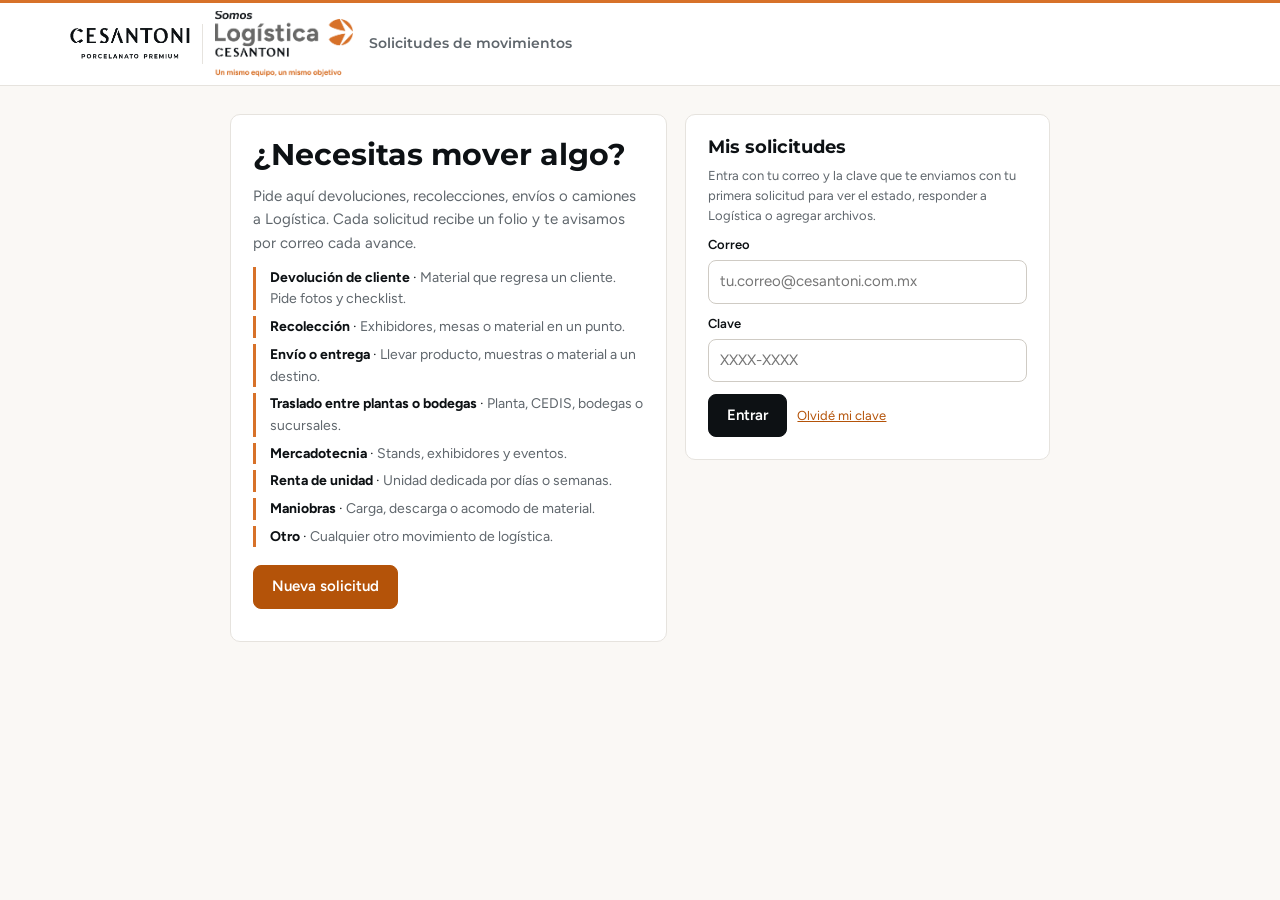
==== solicitud-de-movimientos/index.html @ 477276de "Liga renombrada a solicitud-de-movimientos (la anterior redirige) Co-Authored-By: Claude Opus 5.5 <n" ====
<!DOCTYPE html>
<html lang="es">
<head>
  <meta charset="utf-8">
  <meta name="viewport" content="width=device-width, initial-scale=1">
  <title>Solicitudes de movimientos | CESANTONI Somos Logística</title>
  <meta name="description" content="Pide a Logística devoluciones, recolecciones, envíos y camiones, y sigue su avance.">
  <meta name="theme-color" content="#0D1114">
  <link rel="icon" type="image/png" sizes="32x32" href="../img/icono-32.png">
  <link rel="apple-touch-icon" href="../img/icono-180.png">
  <link rel="preconnect" href="https://fonts.googleapis.com">
  <link rel="preconnect" href="https://fonts.gstatic.com" crossorigin>
  <link href="https://fonts.googleapis.com/css2?family=Figtree:wght@400;500;600;700&family=Montserrat:wght@600;700&display=swap" rel="stylesheet">
  <link rel="stylesheet" href="css/solicitudes.css?v=2">
</head>
<body>
  <div class="franja"></div>
  <header class="barra"><div class="barra-in">
    <span class="logos" id="logos"></span>
    <span class="titulo-app">Solicitudes de movimientos</span>
    <span class="espacio"></span>
    <span id="arriba"></span>
  </div></header>
  <main class="contenedor" id="main"><p class="gris">Cargando…</p></main>
  <div id="avisos" aria-live="polite"></div>
  <script src="../js/config.js"></script>
  <script src="js/comun.js?v=1"></script>
  <script type="module" src="js/portal.js?v=2"></script>
</body>
</html>
---- solicitud-de-movimientos/css/solicitudes.css ----
/* Solicitudes de movimientos · CESANTONI Somos Logística. Diseño sencillo; mismos logotipos y fuentes. */
:root {
  --naranja: #D77129; --naranja-osc: #B45309; --naranja-claro: #FDF1E7;
  --tinta: #0D1114; --gris: #5F666C; --linea: #E6E3DE; --fondo: #FAF8F5; --blanco: #FFFFFF;
  --ok: #17693F; --ok-bg: #E7F4EC; --alerta: #8A5A00; --alerta-bg: #FFF4D6;
  --mal: #B42318; --mal-bg: #FDECEA; --info: #2B5C8A; --info-bg: #E8F0F8;
  --titulos: "Montserrat", "Segoe UI", Arial, sans-serif; --texto: "Figtree", "Segoe UI", Arial, sans-serif;
  --r: 10px;
}
*, *::before, *::after { box-sizing: border-box; }
body { margin: 0; font: 15px/1.55 var(--texto); color: var(--tinta); background: var(--fondo); }
h1, h2, h3 { font-family: var(--titulos); line-height: 1.2; margin: 0 0 .4em; }
h1 { font-size: 26px; } h2 { font-size: 18px; } h3 { font-size: 15px; }
p { margin: 0 0 .7em; }
a { color: var(--naranja-osc); }
button, input, select, textarea { font: inherit; color: inherit; }
[hidden] { display: none !important; }
.gris { color: var(--gris); } .chico { font-size: 13px; }

/* encabezado: logotipos oficiales sin redibujar */
.barra { background: var(--blanco); border-bottom: 1px solid var(--linea); }
.barra-in { max-width: 1180px; margin: 0 auto; padding: 8px 20px; display: flex; align-items: center; gap: 16px; flex-wrap: wrap; }
.logos { display: inline-flex; align-items: center; gap: 12px; }
.marco { display: block; position: relative; overflow: hidden; flex: none; }
.marco img { position: absolute; max-width: none; height: auto; }
.marco-ces { width: 120px; height: 32px; } .marco-ces img { width: 124px; left: -2px; top: -2px; }
.marco-somos { width: 138px; height: 66px; } .marco-somos img { width: 180px; left: -22px; top: -26px; }
.divisor { width: 1px; height: 40px; background: var(--linea); }
.barra .titulo-app { font-family: var(--titulos); font-weight: 600; font-size: 14px; color: var(--gris); }
.barra .espacio { flex: 1; }
.franja { height: 3px; background: var(--naranja); }

.contenedor { max-width: 860px; margin: 0 auto; padding: 28px 20px 60px; }
.contenedor.ancho { max-width: 1180px; }

/* tarjetas y formularios */
.tarjeta { background: var(--blanco); border: 1px solid var(--linea); border-radius: var(--r); padding: 22px; margin-bottom: 18px; }
.tarjeta > h2 { display: flex; align-items: center; gap: 10px; }
.num { display: inline-grid; place-items: center; width: 26px; height: 26px; border-radius: 50%; background: var(--naranja);
  color: #fff; font-size: 13px; font-family: var(--titulos); }
.rejilla { display: grid; grid-template-columns: repeat(2, minmax(0, 1fr)); gap: 14px 16px; }
.rejilla .todo { grid-column: 1 / -1; }
.campo label, .campo .etiqueta { display: block; font-weight: 600; font-size: 13px; margin-bottom: 5px; }
.campo .req { color: var(--naranja-osc); }
.campo .ayuda { font-size: 12px; color: var(--gris); margin: 4px 0 0; }
.campo .error { font-size: 12px; color: var(--mal); margin: 4px 0 0; }
.campo.invalido .entrada { border-color: var(--mal); }
.entrada { width: 100%; min-height: 42px; padding: 9px 11px; border: 1px solid #CFCBC4; border-radius: 8px; background: #fff; }
textarea.entrada { min-height: 84px; resize: vertical; }
.entrada:focus, .btn:focus-visible, .opcion input:focus-visible + span { outline: 2px solid var(--naranja); outline-offset: 1px; }
.opciones { display: grid; grid-template-columns: repeat(auto-fill, minmax(180px, 1fr)); gap: 8px; }
.opcion { position: relative; }
.opcion input { position: absolute; opacity: 0; }
.opcion span { display: block; height: 100%; padding: 10px 12px; border: 1px solid #CFCBC4; border-radius: 8px; background: #fff; cursor: pointer; }
.opcion span b { display: block; font-size: 14px; }
.opcion span small { color: var(--gris); font-size: 12px; }
.opcion input:checked + span { border-color: var(--naranja); background: var(--naranja-claro); box-shadow: inset 0 0 0 1px var(--naranja); }

.btn { display: inline-flex; align-items: center; justify-content: center; gap: 6px; min-height: 42px; padding: 9px 18px;
  border-radius: 8px; border: 1px solid var(--tinta); background: #fff; font-weight: 600; cursor: pointer; text-decoration: none; color: var(--tinta); }
.btn:hover { background: var(--fondo); }
.btn-pri { background: var(--naranja-osc); border-color: var(--naranja-osc); color: #fff; }
.btn-pri:hover { background: #964308; }
.btn-osc { background: var(--tinta); color: #fff; }
.btn-osc:hover { background: #2A3136; }
.btn-chico { min-height: 34px; padding: 5px 12px; font-size: 13px; }
.btn[disabled] { opacity: .55; cursor: wait; }
.liga { background: none; border: 0; padding: 0; color: var(--naranja-osc); text-decoration: underline; cursor: pointer; }
.acciones { display: flex; gap: 10px; flex-wrap: wrap; align-items: center; }

/* avisos y etiquetas */
.aviso { border-radius: 8px; padding: 12px 14px; margin-bottom: 14px; border: 1px solid; }
.aviso p:last-child { margin: 0; }
.aviso-ok { background: var(--ok-bg); border-color: #B8DCC6; } .aviso-mal { background: var(--mal-bg); border-color: #F3C3BE; }
.aviso-alerta { background: var(--alerta-bg); border-color: #F0D78E; } .aviso-info { background: var(--info-bg); border-color: #C3D6EA; }
.pill { display: inline-block; padding: 2px 10px; border-radius: 999px; font-size: 12px; font-weight: 600; white-space: nowrap; }
.e-recibida, .e-en_transito { background: var(--info-bg); color: var(--info); }
.e-en_revision { background: var(--alerta-bg); color: var(--alerta); }
.e-informacion { background: var(--naranja-claro); color: var(--naranja-osc); }
.e-programada { background: var(--tinta); color: #fff; }
.e-completada { background: var(--ok-bg); color: var(--ok); }
.e-cancelada { background: #EEE; color: var(--gris); }
.e-rechazada, .urgente { background: var(--mal-bg); color: var(--mal); }
.vencida { background: var(--mal); color: #fff; }

/* devoluciones */
.casillas { display: grid; gap: 6px; }
.casilla { display: flex; gap: 10px; align-items: flex-start; padding: 9px 12px; border: 1px solid #CFCBC4; border-radius: 8px; background: #fff; cursor: pointer; font-size: 14px; }
.casilla input { margin-top: 3px; accent-color: var(--naranja-osc); width: 16px; height: 16px; flex: none; }
.casilla:has(input:checked) { border-color: var(--ok); background: var(--ok-bg); }
.checklist { list-style: none; margin: 12px 0 0; padding: 0; display: grid; gap: 6px; font-size: 14px; }
.checklist li { display: flex; gap: 10px; }
.checklist li > span:first-child { font-weight: 700; width: 16px; flex: none; }
.checklist li.si > span:first-child { color: var(--ok); }
.checklist li.no { color: var(--mal); }
.sr-only { position: absolute; width: 1px; height: 1px; overflow: hidden; clip: rect(0 0 0 0); white-space: nowrap; }

/* paquetería */
.paquetes { display: grid; gap: 10px; }
.paq-fila { border: 1px solid var(--linea); border-radius: 8px; padding: 10px 12px; background: var(--fondo); }
.paq-cabeza { display: flex; justify-content: space-between; align-items: center; margin-bottom: 6px; }
.paq-medidas { display: grid; grid-template-columns: repeat(5, minmax(0, 1fr)); gap: 8px; }
.paq-campo > span:first-child { display: block; font-size: 12px; font-weight: 600; margin-bottom: 3px; }
.con-sufijo { position: relative; display: block; }
.con-sufijo .entrada { padding-right: 38px; }
.con-sufijo i { position: absolute; right: 10px; top: 50%; transform: translateY(-50%); font-style: normal; font-size: 12px; color: var(--gris); pointer-events: none; }
@media (max-width: 760px) { .paq-medidas { grid-template-columns: repeat(2, minmax(0, 1fr)); } .paq-medidas .paq-campo:first-child { grid-column: 1 / -1; } }

/* portada */
.portada { display: grid; grid-template-columns: 1.2fr 1fr; gap: 18px; align-items: start; }
.portada h1 { font-size: 30px; }
.lista-tipos { list-style: none; padding: 0; margin: 12px 0 0; display: grid; gap: 6px; }
.lista-tipos li { padding-left: 14px; border-left: 3px solid var(--naranja); font-size: 14px; }

/* seguimiento */
.cabecera { display: flex; justify-content: space-between; gap: 16px; flex-wrap: wrap; align-items: flex-start; }
.folio { font-family: var(--titulos); font-size: 30px; font-weight: 700; letter-spacing: .5px; line-height: 1; }
.pasos { display: flex; gap: 4px; margin: 18px 0 6px; }
.pasos div { flex: 1; text-align: center; font-size: 12px; color: var(--gris); }
.pasos div::before { content: ""; display: block; height: 6px; border-radius: 3px; background: var(--linea); margin-bottom: 6px; }
.pasos div.hecho::before { background: var(--naranja); }
.pasos div.actual { color: var(--tinta); font-weight: 600; }
.datos { display: grid; grid-template-columns: repeat(auto-fit, minmax(190px, 1fr)); gap: 12px 18px; margin: 0; }
.datos dt { font-size: 12px; color: var(--gris); } .datos dd { margin: 2px 0 0; font-weight: 600; overflow-wrap: anywhere; }
.hilo { list-style: none; margin: 0; padding: 0; }
.hilo li { padding: 10px 0 10px 16px; border-left: 2px solid var(--linea); position: relative; }
.hilo li::before { content: ""; position: absolute; left: -6px; top: 15px; width: 10px; height: 10px; border-radius: 50%; background: var(--naranja); }
.hilo li.interno { background: #FFFBEA; }
.hilo .quien { font-size: 12px; color: var(--gris); }
.hilo .texto { white-space: pre-wrap; }
.archivos { list-style: none; margin: 0; padding: 0; }
.archivos li { display: flex; justify-content: space-between; gap: 10px; padding: 7px 0; border-top: 1px solid var(--linea); font-size: 14px; }

/* panel */
.pestanas { display: flex; gap: 4px; flex-wrap: wrap; }
.pestanas button { background: none; border: 0; padding: 8px 12px; border-radius: 8px; font-weight: 600; cursor: pointer; color: var(--gris); }
.pestanas button[aria-current="page"] { background: var(--naranja-claro); color: var(--naranja-osc); }
.kpis { display: grid; grid-template-columns: repeat(auto-fit, minmax(128px, 1fr)); gap: 10px; margin-bottom: 16px; }
.kpi { background: #fff; border: 1px solid var(--linea); border-radius: var(--r); padding: 12px 14px; text-align: left; cursor: pointer; }
.kpi b { display: block; font-family: var(--titulos); font-size: 24px; }
.kpi span { font-size: 12px; color: var(--gris); }
.kpi[aria-pressed="true"] { border-color: var(--naranja); box-shadow: inset 0 0 0 1px var(--naranja); }
.filtros { display: grid; grid-template-columns: 2fr repeat(4, 1fr) auto; gap: 8px; margin-bottom: 12px; align-items: end; }
.tabla-caja { overflow-x: auto; background: #fff; border: 1px solid var(--linea); border-radius: var(--r); }
table { width: 100%; border-collapse: collapse; font-size: 14px; }
th { text-align: left; font-size: 12px; color: var(--gris); font-weight: 600; padding: 10px 12px; border-bottom: 1px solid var(--linea); white-space: nowrap; background: #FCFBF9; }
td { padding: 10px 12px; border-bottom: 1px solid var(--linea); vertical-align: top; }
tbody tr { cursor: pointer; } tbody tr:hover { background: var(--fondo); }
td .sub { font-size: 12px; color: var(--gris); }
.detalle { display: grid; grid-template-columns: minmax(0, 1.4fr) minmax(0, 1fr); gap: 18px; align-items: start; }
.volver { display: inline-block; margin-bottom: 12px; }
.login { max-width: 400px; margin: 40px auto; }

#avisos { position: fixed; right: 16px; bottom: 16px; display: grid; gap: 8px; z-index: 50; }
.toast { background: var(--tinta); color: #fff; padding: 10px 14px; border-radius: 8px; max-width: 360px; box-shadow: 0 8px 24px rgba(0,0,0,.18); }
.toast.mal { background: var(--mal); }

@media (max-width: 760px) {
  .rejilla, .portada, .detalle { grid-template-columns: minmax(0, 1fr); }
  .filtros { grid-template-columns: 1fr 1fr; }
  .filtros .busqueda { grid-column: 1 / -1; }
  .marco-ces { width: 90px; height: 24px; } .marco-ces img { width: 93px; left: -2px; top: -1px; }
  .marco-somos { width: 100px; height: 48px; } .marco-somos img { width: 130px; left: -16px; top: -19px; }
  .divisor { height: 30px; }
  .barra .titulo-app { width: 100%; }
  .pestanas { width: 100%; }
  .pestanas button { padding: 6px 8px; font-size: 13px; }
  .tarjeta { padding: 16px; }
  .pasos div { font-size: 10px; }
}

/* formulario por pasos */
.avance { margin: 0 0 16px; }
.avance-txt { font-size: 14px; margin-bottom: 6px; }
.avance-barra { display: flex; gap: 4px; }
.avance-barra span { flex: 1; height: 6px; border-radius: 3px; background: var(--linea); }
.avance-barra span.hecho { background: var(--naranja); }
.pasos-acciones { position: sticky; bottom: 0; z-index: 5; background: var(--fondo); padding-block: 12px; border-top: 1px solid var(--linea); }
.pasos-acciones .espacio { flex: 1; }
.paso .opcion span { padding: 14px 14px; }
.paso .opcion span b { font-size: 15px; }
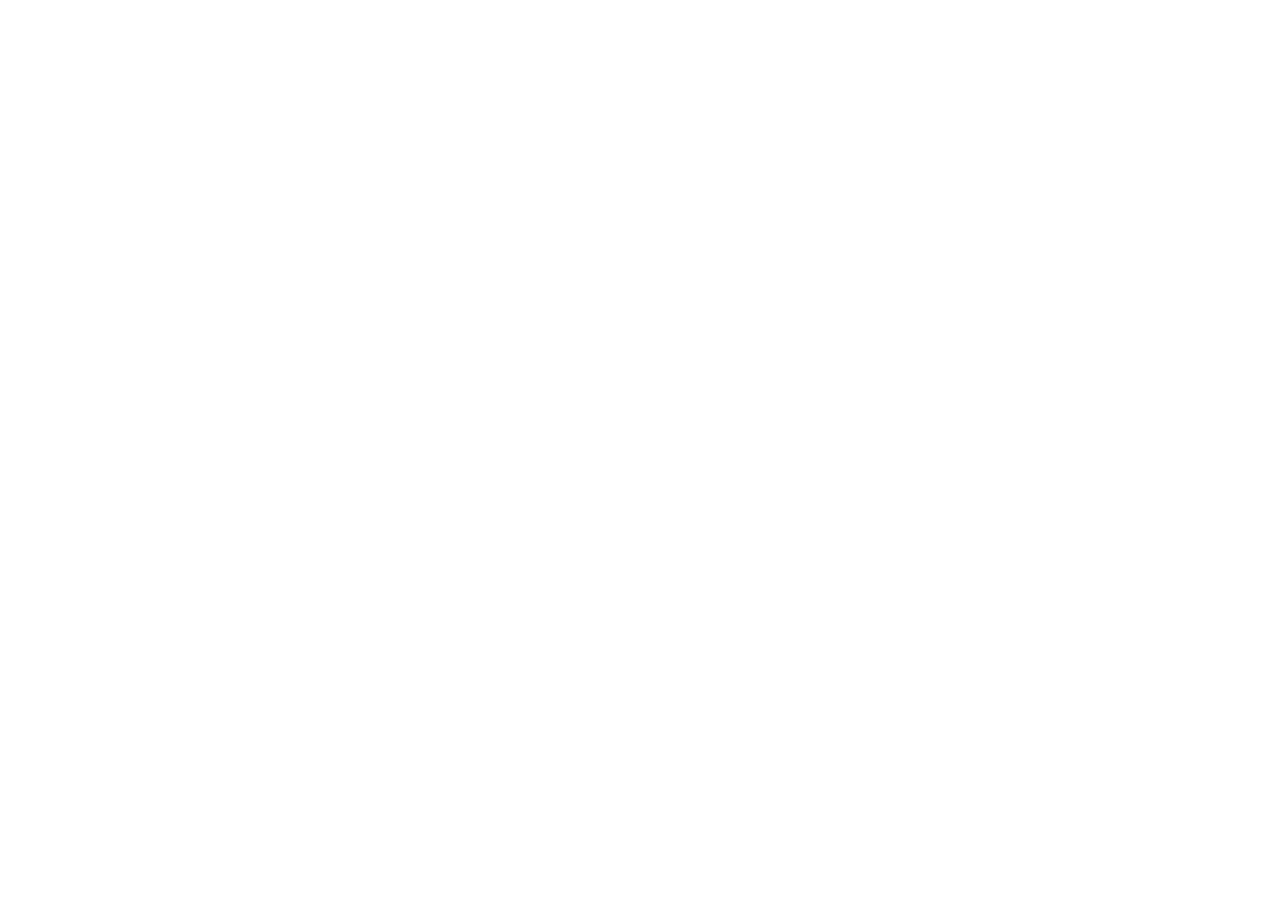
==== commit 383e1c5a: "Ligas de solicitudes redirigen a movimientos-cesantoni.github.io Co-Authored-By: Claude Opus 5.5 <no" ====
--- a/solicitud-de-movimientos/index.html
+++ b/solicitud-de-movimientos/index.html
@@ -1,30 +1,5 @@
-<!DOCTYPE html>
-<html lang="es">
-<head>
-  <meta charset="utf-8">
-  <meta name="viewport" content="width=device-width, initial-scale=1">
-  <title>Solicitudes de movimientos | CESANTONI Somos Logística</title>
-  <meta name="description" content="Pide a Logística devoluciones, recolecciones, envíos y camiones, y sigue su avance.">
-  <meta name="theme-color" content="#0D1114">
-  <link rel="icon" type="image/png" sizes="32x32" href="../img/icono-32.png">
-  <link rel="apple-touch-icon" href="../img/icono-180.png">
-  <link rel="preconnect" href="https://fonts.googleapis.com">
-  <link rel="preconnect" href="https://fonts.gstatic.com" crossorigin>
-  <link href="https://fonts.googleapis.com/css2?family=Figtree:wght@400;500;600;700&family=Montserrat:wght@600;700&display=swap" rel="stylesheet">
-  <link rel="stylesheet" href="css/solicitudes.css?v=2">
-</head>
-<body>
-  <div class="franja"></div>
-  <header class="barra"><div class="barra-in">
-    <span class="logos" id="logos"></span>
-    <span class="titulo-app">Solicitudes de movimientos</span>
-    <span class="espacio"></span>
-    <span id="arriba"></span>
-  </div></header>
-  <main class="contenedor" id="main"><p class="gris">Cargando…</p></main>
-  <div id="avisos" aria-live="polite"></div>
-  <script src="../js/config.js"></script>
-  <script src="js/comun.js?v=1"></script>
-  <script type="module" src="js/portal.js?v=2"></script>
-</body>
-</html>
+<!doctype html>
+<html lang="es"><head><meta charset="utf-8"><meta name="viewport" content="width=device-width,initial-scale=1">
+<title>Solicitud de movimientos</title>
+<script>location.replace('https://movimientos-cesantoni.github.io/' + location.search + location.hash);</script>
+</head><body><p>Esta liga cambió. <a href="https://movimientos-cesantoni.github.io/">Ir a Solicitud de movimientos</a></p></body></html>
